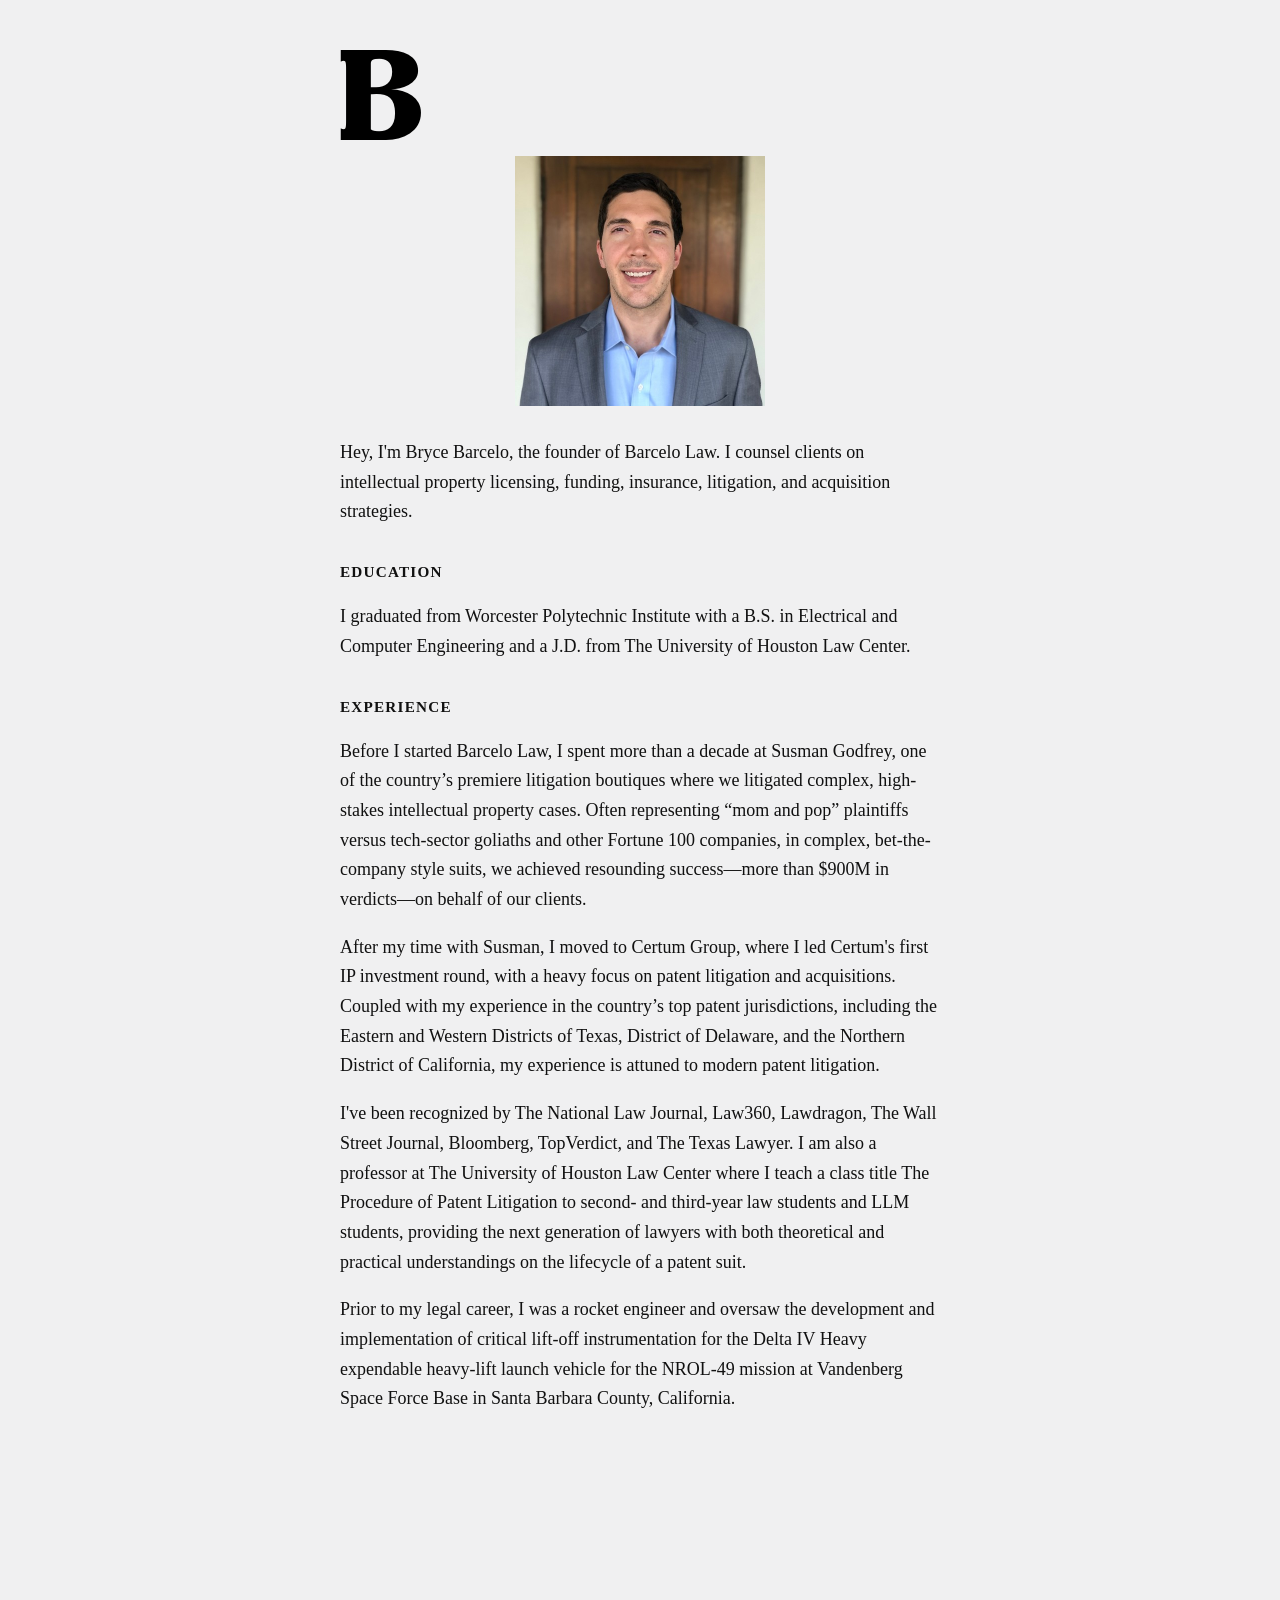
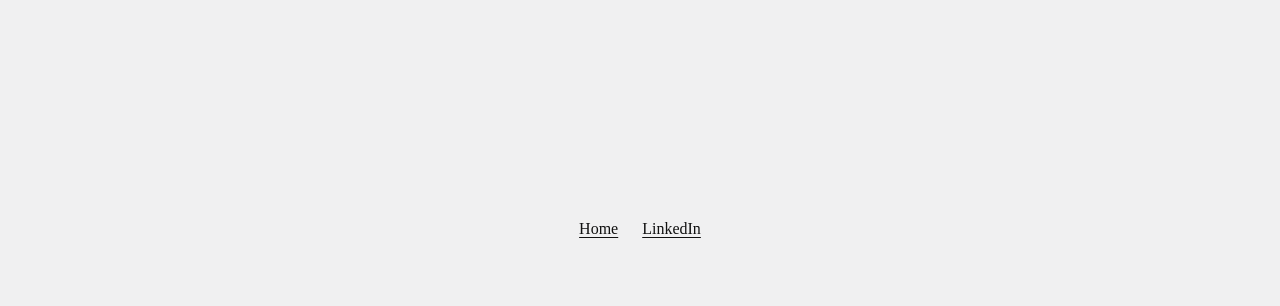
==== bio/index.html @ e5b22ba3 "Add files via upload" ====
<!doctype html>
<html lang="en">
<head>
  <meta charset="utf-8">
  <meta name="viewport" content="width=device-width, initial-scale=1">
  <title>About | Barcelo Law</title>
  <meta name="description" content="Bryce Barcelo, founder of Barcelo Law, counsels clients on intellectual property licensing, funding, insurance, litigation, and acquisition strategies.">
  <link rel="icon" href="/assets/favicon.png">
  <link rel="preload" href="/assets/Bountyman.woff2" as="font" type="font/woff2" crossorigin>
  <link rel="stylesheet" href="/assets/style.css">
</head>
<body>
  <main class="page">
    <a class="letter-b" href="/" aria-label="Barcelo Law home">B</a>

    <img class="headshot" src="/assets/headshot.jpg" alt="Bryce Barcelo" width="250" height="250">

    <p>Hey, I'm Bryce Barcelo, the founder of Barcelo Law. I counsel clients on intellectual property licensing, funding, insurance, litigation, and acquisition strategies.</p>

    <h2>Education</h2>
    <p>I graduated from Worcester Polytechnic Institute with a B.S. in Electrical and Computer Engineering and a J.D. from The University of Houston Law Center.</p>

    <h2>Experience</h2>
    <p>Before I started Barcelo Law, I spent more than a decade at Susman Godfrey, one of the country’s premiere litigation boutiques where we litigated complex, high-stakes intellectual property cases. Often representing “mom and pop” plaintiffs versus tech-sector goliaths and other Fortune 100 companies, in complex, bet-the-company style suits, we achieved resounding success—more than $900M in verdicts—on behalf of our clients.</p>

    <p>After my time with Susman, I moved to Certum Group, where I led Certum's first IP investment round, with a heavy focus on patent litigation and acquisitions. Coupled with my experience in the country’s top patent jurisdictions, including the Eastern and Western Districts of Texas, District of Delaware, and the Northern District of California, my experience is attuned to modern patent litigation.</p>

    <p>I've been recognized by The National Law Journal, Law360, Lawdragon, The Wall Street Journal, Bloomberg, TopVerdict, and The Texas Lawyer. I am also a professor at The University of Houston Law Center where I teach a class title The Procedure of Patent Litigation to second- and third-year law students and LLM students, providing the next generation of lawyers with both theoretical and practical understandings on the lifecycle of a patent suit.</p>

    <p>Prior to my legal career, I was a rocket engineer and oversaw the development and implementation of critical lift-off instrumentation for the Delta IV Heavy expendable heavy-lift launch vehicle for the NROL-49 mission at Vandenberg Space Force Base in Santa Barbara County, California.</p>

    <div class="video">
      <iframe src="https://www.youtube-nocookie.com/embed/tWm1jUC5Ags" title="Video" loading="lazy" allow="accelerometer; encrypted-media; gyroscope; picture-in-picture" allowfullscreen></iframe>
    </div>

    <nav class="links">
      <a href="/">Home</a>
      <a href="https://www.linkedin.com/in/brycebarcelo/" rel="noopener">LinkedIn</a>
    </nav>
  </main>
</body>
</html>
---- assets/style.css ----
@font-face {
  font-family: 'Bountyman';
  src: url('/assets/Bountyman.woff2') format('woff2'),
       url('/assets/Bountyman.woff') format('woff');
  font-weight: normal;
  font-style: normal;
  font-display: swap;
}

:root {
  --bg: #f0f0f1;
  --ink: #111111;
  --muted: #555555;
  --link: #111111;
}

* { box-sizing: border-box; }

html, body {
  margin: 0;
  background: var(--bg);
  color: var(--ink);
}

body {
  font-family: Georgia, "Times New Roman", serif;
  font-size: 1.125rem;
  line-height: 1.65;
  -webkit-font-smoothing: antialiased;
}

.page {
  max-width: 640px;
  margin: 0 auto;
  padding: 2rem 1.25rem 4rem;
}

.letter-b {
  font-family: 'Bountyman', Georgia, serif;
  font-size: 8em;
  line-height: 1;
  color: #000;
  display: block;
  margin: 0 0 -0.25em -0.031em;
  padding: 0;
  text-decoration: none;
}

@media (max-width: 600px) {
  .letter-b { font-size: 4em; }
}

a { color: var(--link); text-underline-offset: 3px; }

img { max-width: 100%; height: auto; display: block; }

.hero { width: 100%; aspect-ratio: 1; object-fit: cover; }

.intro { margin: 1.5rem 0 1rem; }

.links {
  display: flex;
  gap: 1.5rem;
  justify-content: center;
  margin: 2rem 0 0;
  font-size: 1rem;
}

.headshot { width: 250px; margin: 1rem auto 2rem; }

h2 {
  font-size: 0.95rem;
  letter-spacing: 0.08em;
  text-transform: uppercase;
  margin: 2rem 0 0.25rem;
}

.video {
  position: relative;
  aspect-ratio: 16 / 9;
  margin: 2rem 0 0;
}
.video iframe {
  position: absolute; inset: 0;
  width: 100%; height: 100%; border: 0;
}
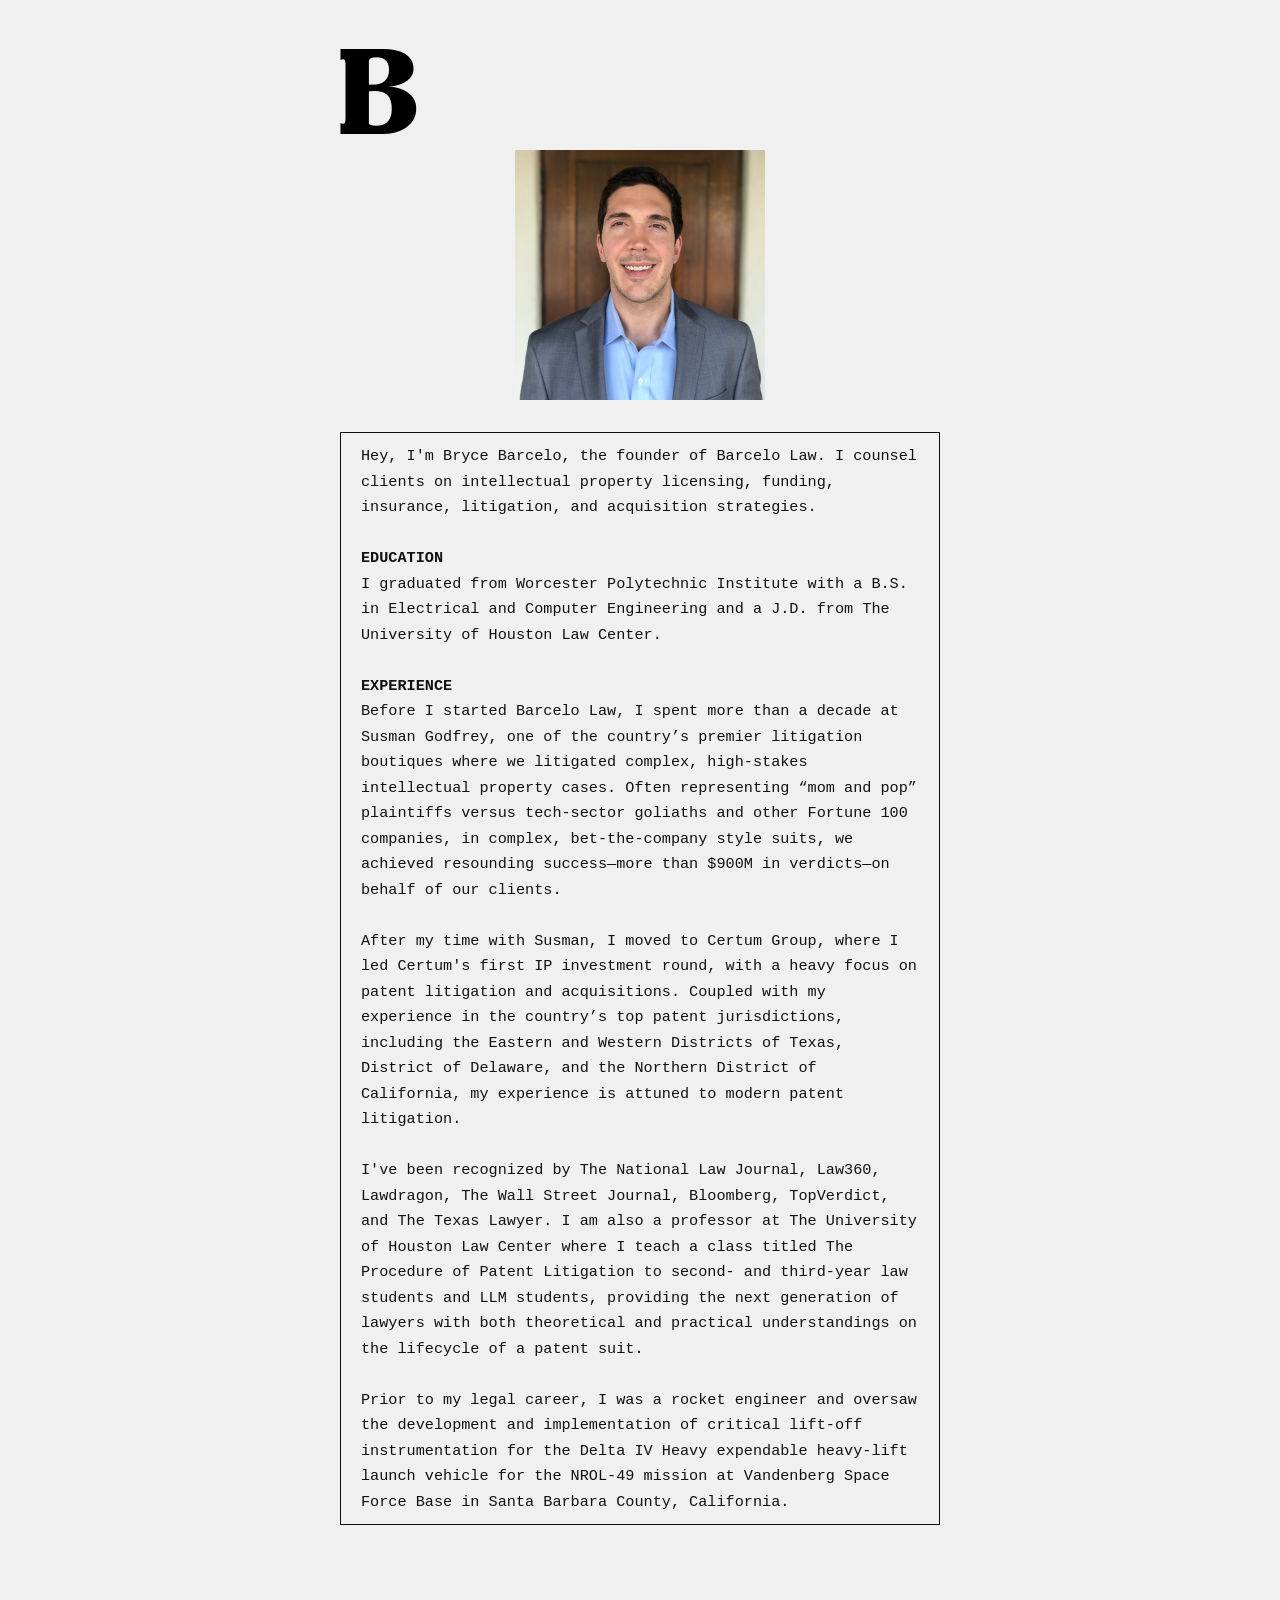
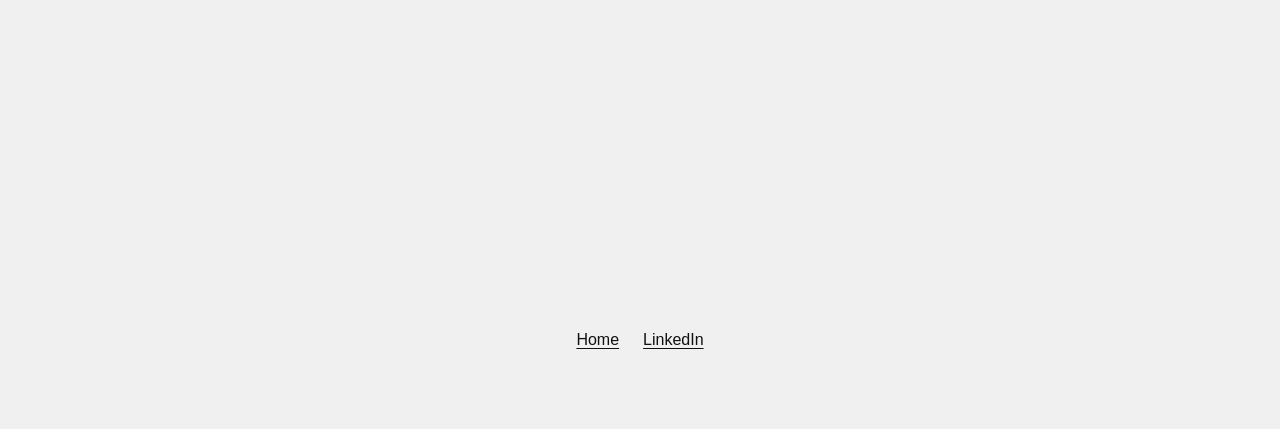
==== commit 3b4d2d17: "Add files via upload" ====
--- a/bio/index.html
+++ b/bio/index.html
@@ -15,19 +15,19 @@
 
     <img class="headshot" src="/assets/headshot.jpg" alt="Bryce Barcelo" width="250" height="250">
 
-    <p>Hey, I'm Bryce Barcelo, the founder of Barcelo Law. I counsel clients on intellectual property licensing, funding, insurance, litigation, and acquisition strategies.</p>
+    <pre class="code-block"><code>Hey, I'm Bryce Barcelo, the founder of Barcelo Law. I counsel clients on intellectual property licensing, funding, insurance, litigation, and acquisition strategies.
 
-    <h2>Education</h2>
-    <p>I graduated from Worcester Polytechnic Institute with a B.S. in Electrical and Computer Engineering and a J.D. from The University of Houston Law Center.</p>
+<strong>EDUCATION</strong>
+I graduated from Worcester Polytechnic Institute with a B.S. in Electrical and Computer Engineering and a J.D. from The University of Houston Law Center.
 
-    <h2>Experience</h2>
-    <p>Before I started Barcelo Law, I spent more than a decade at Susman Godfrey, one of the country’s premiere litigation boutiques where we litigated complex, high-stakes intellectual property cases. Often representing “mom and pop” plaintiffs versus tech-sector goliaths and other Fortune 100 companies, in complex, bet-the-company style suits, we achieved resounding success—more than $900M in verdicts—on behalf of our clients.</p>
+<strong>EXPERIENCE</strong>
+Before I started Barcelo Law, I spent more than a decade at Susman Godfrey, one of the country’s premier litigation boutiques where we litigated complex, high-stakes intellectual property cases. Often representing “mom and pop” plaintiffs versus tech-sector goliaths and other Fortune 100 companies, in complex, bet-the-company style suits, we achieved resounding success—more than $900M in verdicts—on behalf of our clients.
 
-    <p>After my time with Susman, I moved to Certum Group, where I led Certum's first IP investment round, with a heavy focus on patent litigation and acquisitions. Coupled with my experience in the country’s top patent jurisdictions, including the Eastern and Western Districts of Texas, District of Delaware, and the Northern District of California, my experience is attuned to modern patent litigation.</p>
+After my time with Susman, I moved to Certum Group, where I led Certum's first IP investment round, with a heavy focus on patent litigation and acquisitions. Coupled with my experience in the country’s top patent jurisdictions, including the Eastern and Western Districts of Texas, District of Delaware, and the Northern District of California, my experience is attuned to modern patent litigation.
 
-    <p>I've been recognized by The National Law Journal, Law360, Lawdragon, The Wall Street Journal, Bloomberg, TopVerdict, and The Texas Lawyer. I am also a professor at The University of Houston Law Center where I teach a class title The Procedure of Patent Litigation to second- and third-year law students and LLM students, providing the next generation of lawyers with both theoretical and practical understandings on the lifecycle of a patent suit.</p>
+I've been recognized by The National Law Journal, Law360, Lawdragon, The Wall Street Journal, Bloomberg, TopVerdict, and The Texas Lawyer. I am also a professor at The University of Houston Law Center where I teach a class titled The Procedure of Patent Litigation to second- and third-year law students and LLM students, providing the next generation of lawyers with both theoretical and practical understandings on the lifecycle of a patent suit.
 
-    <p>Prior to my legal career, I was a rocket engineer and oversaw the development and implementation of critical lift-off instrumentation for the Delta IV Heavy expendable heavy-lift launch vehicle for the NROL-49 mission at Vandenberg Space Force Base in Santa Barbara County, California.</p>
+Prior to my legal career, I was a rocket engineer and oversaw the development and implementation of critical lift-off instrumentation for the Delta IV Heavy expendable heavy-lift launch vehicle for the NROL-49 mission at Vandenberg Space Force Base in Santa Barbara County, California.</code></pre>
 
     <div class="video">
       <iframe src="https://www.youtube-nocookie.com/embed/tWm1jUC5Ags" title="Video" loading="lazy" allow="accelerometer; encrypted-media; gyroscope; picture-in-picture" allowfullscreen></iframe>
--- a/assets/style.css
+++ b/assets/style.css
@@ -23,9 +23,9 @@
 }
 
 body {
-  font-family: Georgia, "Times New Roman", serif;
-  font-size: 1.125rem;
-  line-height: 1.65;
+  font-family: -apple-system, BlinkMacSystemFont, "Segoe UI", Roboto, Helvetica, Arial, sans-serif;
+  font-size: 1.0625rem;
+  line-height: 1.6;
   -webkit-font-smoothing: antialiased;
 }
 
@@ -56,7 +56,6 @@
 
 .hero { width: 100%; aspect-ratio: 1; object-fit: cover; }
 
-.intro { margin: 1.5rem 0 1rem; }
 
 .links {
   display: flex;
@@ -84,3 +83,18 @@
   position: absolute; inset: 0;
   width: 100%; height: 100%; border: 0;
 }
+
+/* Monospace text blocks (original design choice) */
+pre.code-block {
+  margin: 1.5rem 0 1rem;
+  padding: 10px 20px;
+  border: 1px solid var(--ink);
+  line-height: 1.5;
+  overflow: auto;
+}
+pre.code-block code {
+  font-family: ui-monospace, SFMono-Regular, Menlo, Consolas, "Liberation Mono", monospace;
+  font-size: 0.95rem;
+  white-space: pre-wrap;
+  word-break: break-word;
+}
